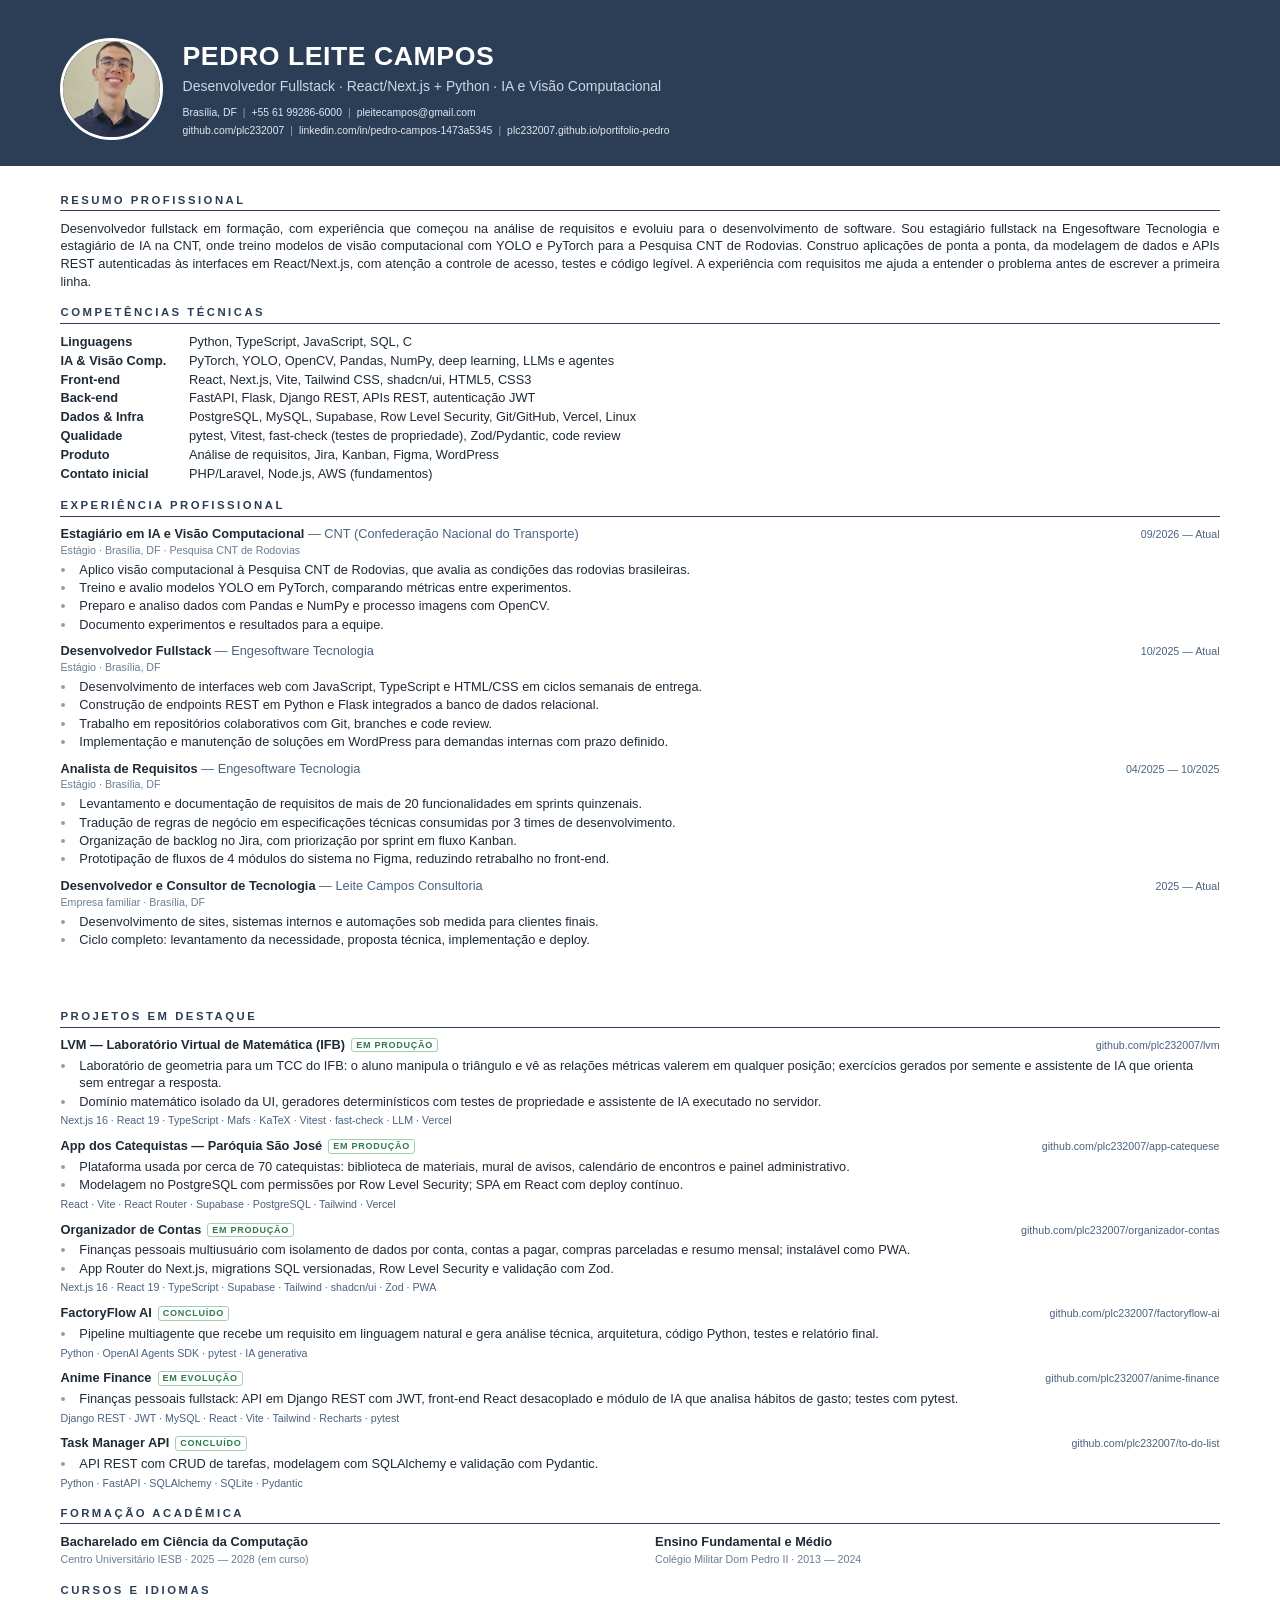
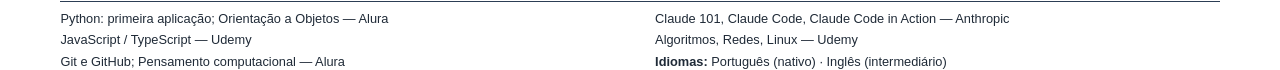
==== curriculo/curriculo.html @ 8d05bd78 "docs: currículo atualizado com a CNT e com fonte versionada O PDF é regerado a partir de curriculo/c" ====
<!doctype html>
<html lang="pt-BR">
<head>
<meta charset="utf-8">
<title>Pedro Leite Campos — Currículo</title>
<style>
@page { size: A4; margin: 0 0 14mm; }
@page :first { margin-top: 0; }
* { box-sizing: border-box; margin: 0; padding: 0; }
body { font-family: Carlito, "Liberation Sans", sans-serif; font-size: 9.6pt; color: #1f2a37; line-height: 1.38; }
header { background: #2c3e55; color: #fff; display: flex; align-items: center; gap: 20px; padding: 10mm 16mm 7mm; }
header img { width: 27mm; height: 27mm; border-radius: 50%; object-fit: cover; border: 3px solid #fff; }
h1 { font-size: 20pt; letter-spacing: .02em; font-weight: 800; }
.sub { color: #c9d6e6; font-size: 10.5pt; margin: 2px 0 8px; }
.contact { font-size: 7.8pt; color: #dfe7f1; line-height: 1.7; }
.contact span + span::before { content: "|"; margin: 0 6px; color: #8aa0b8; }
main { padding: 3mm 16mm 0; }
section { margin-top: 4mm; }
h2 { font-size: 8.5pt; letter-spacing: .22em; text-transform: uppercase; color: #2c3e55; border-bottom: 1.3px solid #2c3e55; padding-bottom: 2px; margin-bottom: 2.2mm; }
p.summary { text-align: justify; }
table.skills { border-collapse: collapse; width: 100%; }
table.skills th { text-align: left; font-weight: 700; width: 34mm; vertical-align: top; padding: .6px 0; }
table.skills td { padding: .6px 0; }
.job, .proj { margin-bottom: 2.4mm; break-inside: avoid; }
.row { display: flex; justify-content: space-between; align-items: baseline; gap: 8px; }
.role { font-weight: 700; }
.org { color: #4a6380; font-weight: 400; }
.date, .link { color: #4a6380; font-size: 8pt; white-space: nowrap; }
.meta { color: #6a7d92; font-size: 8pt; }
ul { margin: .8mm 0 0 4mm; }
li { margin: .2mm 0; padding-left: 1mm; }
li::marker { color: #8aa0b8; }
.tag { display: inline-block; font-size: 6.8pt; letter-spacing: .08em; font-weight: 700; color: #2f7a4f; border: 1px solid #9fd0b2; border-radius: 3px; padding: 0 4px; margin-left: 6px; vertical-align: 1px; }
.tech { color: #4a6380; font-size: 8pt; margin-top: .8mm; }
.cols { display: grid; grid-template-columns: 1fr 1fr; gap: 1mm 8mm; }
.cols b { font-weight: 700; }
.page-break { break-before: page; }
.page2 { padding-top: 12mm; }
</style>
</head>
<body>
<header>
  <img src="foto.png" alt="">
  <div>
    <h1>PEDRO LEITE CAMPOS</h1>
    <div class="sub">Desenvolvedor Fullstack · React/Next.js + Python · IA e Visão Computacional</div>
    <div class="contact">
      <span>Brasília, DF</span><span>+55 61 99286-6000</span><span>pleitecampos@gmail.com</span><br>
      <span>github.com/plc232007</span><span>linkedin.com/in/pedro-campos-1473a5345</span><span>plc232007.github.io/portifolio-pedro</span>
    </div>
  </div>
</header>
<main>
<section>
  <h2>Resumo profissional</h2>
  <p class="summary">Desenvolvedor fullstack em formação, com experiência que começou na análise de requisitos e evoluiu para o desenvolvimento de software. Sou estagiário fullstack na Engesoftware Tecnologia e estagiário de IA na CNT, onde treino modelos de visão computacional com YOLO e PyTorch para a Pesquisa CNT de Rodovias. Construo aplicações de ponta a ponta, da modelagem de dados e APIs REST autenticadas às interfaces em React/Next.js, com atenção a controle de acesso, testes e código legível. A experiência com requisitos me ajuda a entender o problema antes de escrever a primeira linha.</p>
</section>

<section>
  <h2>Competências técnicas</h2>
  <table class="skills">
    <tr><th>Linguagens</th><td>Python, TypeScript, JavaScript, SQL, C</td></tr>
    <tr><th>IA & Visão Comp.</th><td>PyTorch, YOLO, OpenCV, Pandas, NumPy, deep learning, LLMs e agentes</td></tr>
    <tr><th>Front-end</th><td>React, Next.js, Vite, Tailwind CSS, shadcn/ui, HTML5, CSS3</td></tr>
    <tr><th>Back-end</th><td>FastAPI, Flask, Django REST, APIs REST, autenticação JWT</td></tr>
    <tr><th>Dados & Infra</th><td>PostgreSQL, MySQL, Supabase, Row Level Security, Git/GitHub, Vercel, Linux</td></tr>
    <tr><th>Qualidade</th><td>pytest, Vitest, fast-check (testes de propriedade), Zod/Pydantic, code review</td></tr>
    <tr><th>Produto</th><td>Análise de requisitos, Jira, Kanban, Figma, WordPress</td></tr>
    <tr><th>Contato inicial</th><td>PHP/Laravel, Node.js, AWS (fundamentos)</td></tr>
  </table>
</section>

<section>
  <h2>Experiência profissional</h2>
  <div class="job">
    <div class="row"><div><span class="role">Estagiário em IA e Visão Computacional</span> <span class="org">— CNT (Confederação Nacional do Transporte)</span></div><span class="date">09/2026 — Atual</span></div>
    <div class="meta">Estágio · Brasília, DF · Pesquisa CNT de Rodovias</div>
    <ul>
      <li>Aplico visão computacional à Pesquisa CNT de Rodovias, que avalia as condições das rodovias brasileiras.</li>
      <li>Treino e avalio modelos YOLO em PyTorch, comparando métricas entre experimentos.</li>
      <li>Preparo e analiso dados com Pandas e NumPy e processo imagens com OpenCV.</li>
      <li>Documento experimentos e resultados para a equipe.</li>
    </ul>
  </div>
  <div class="job">
    <div class="row"><div><span class="role">Desenvolvedor Fullstack</span> <span class="org">— Engesoftware Tecnologia</span></div><span class="date">10/2025 — Atual</span></div>
    <div class="meta">Estágio · Brasília, DF</div>
    <ul>
      <li>Desenvolvimento de interfaces web com JavaScript, TypeScript e HTML/CSS em ciclos semanais de entrega.</li>
      <li>Construção de endpoints REST em Python e Flask integrados a banco de dados relacional.</li>
      <li>Trabalho em repositórios colaborativos com Git, branches e code review.</li>
      <li>Implementação e manutenção de soluções em WordPress para demandas internas com prazo definido.</li>
    </ul>
  </div>
  <div class="job">
    <div class="row"><div><span class="role">Analista de Requisitos</span> <span class="org">— Engesoftware Tecnologia</span></div><span class="date">04/2025 — 10/2025</span></div>
    <div class="meta">Estágio · Brasília, DF</div>
    <ul>
      <li>Levantamento e documentação de requisitos de mais de 20 funcionalidades em sprints quinzenais.</li>
      <li>Tradução de regras de negócio em especificações técnicas consumidas por 3 times de desenvolvimento.</li>
      <li>Organização de backlog no Jira, com priorização por sprint em fluxo Kanban.</li>
      <li>Prototipação de fluxos de 4 módulos do sistema no Figma, reduzindo retrabalho no front-end.</li>
    </ul>
  </div>
  <div class="job">
    <div class="row"><div><span class="role">Desenvolvedor e Consultor de Tecnologia</span> <span class="org">— Leite Campos Consultoria</span></div><span class="date">2025 — Atual</span></div>
    <div class="meta">Empresa familiar · Brasília, DF</div>
    <ul>
      <li>Desenvolvimento de sites, sistemas internos e automações sob medida para clientes finais.</li>
      <li>Ciclo completo: levantamento da necessidade, proposta técnica, implementação e deploy.</li>
    </ul>
  </div>
</section>

<section class="page-break page2">
  <h2>Projetos em destaque</h2>
  <div class="proj">
    <div class="row"><div><span class="role">LVM — Laboratório Virtual de Matemática (IFB)</span><span class="tag">EM PRODUÇÃO</span></div><span class="link">github.com/plc232007/lvm</span></div>
    <ul>
      <li>Laboratório de geometria para um TCC do IFB: o aluno manipula o triângulo e vê as relações métricas valerem em qualquer posição; exercícios gerados por semente e assistente de IA que orienta sem entregar a resposta.</li>
      <li>Domínio matemático isolado da UI, geradores determinísticos com testes de propriedade e assistente de IA executado no servidor.</li>
    </ul>
    <div class="tech">Next.js 16 · React 19 · TypeScript · Mafs · KaTeX · Vitest · fast-check · LLM · Vercel</div>
  </div>
  <div class="proj">
    <div class="row"><div><span class="role">App dos Catequistas — Paróquia São José</span><span class="tag">EM PRODUÇÃO</span></div><span class="link">github.com/plc232007/app-catequese</span></div>
    <ul>
      <li>Plataforma usada por cerca de 70 catequistas: biblioteca de materiais, mural de avisos, calendário de encontros e painel administrativo.</li>
      <li>Modelagem no PostgreSQL com permissões por Row Level Security; SPA em React com deploy contínuo.</li>
    </ul>
    <div class="tech">React · Vite · React Router · Supabase · PostgreSQL · Tailwind · Vercel</div>
  </div>
  <div class="proj">
    <div class="row"><div><span class="role">Organizador de Contas</span><span class="tag">EM PRODUÇÃO</span></div><span class="link">github.com/plc232007/organizador-contas</span></div>
    <ul>
      <li>Finanças pessoais multiusuário com isolamento de dados por conta, contas a pagar, compras parceladas e resumo mensal; instalável como PWA.</li>
      <li>App Router do Next.js, migrations SQL versionadas, Row Level Security e validação com Zod.</li>
    </ul>
    <div class="tech">Next.js 16 · React 19 · TypeScript · Supabase · Tailwind · shadcn/ui · Zod · PWA</div>
  </div>
  <div class="proj">
    <div class="row"><div><span class="role">FactoryFlow AI</span><span class="tag">CONCLUÍDO</span></div><span class="link">github.com/plc232007/factoryflow-ai</span></div>
    <ul>
      <li>Pipeline multiagente que recebe um requisito em linguagem natural e gera análise técnica, arquitetura, código Python, testes e relatório final.</li>
    </ul>
    <div class="tech">Python · OpenAI Agents SDK · pytest · IA generativa</div>
  </div>
  <div class="proj">
    <div class="row"><div><span class="role">Anime Finance</span><span class="tag">EM EVOLUÇÃO</span></div><span class="link">github.com/plc232007/anime-finance</span></div>
    <ul>
      <li>Finanças pessoais fullstack: API em Django REST com JWT, front-end React desacoplado e módulo de IA que analisa hábitos de gasto; testes com pytest.</li>
    </ul>
    <div class="tech">Django REST · JWT · MySQL · React · Vite · Tailwind · Recharts · pytest</div>
  </div>
  <div class="proj">
    <div class="row"><div><span class="role">Task Manager API</span><span class="tag">CONCLUÍDO</span></div><span class="link">github.com/plc232007/to-do-list</span></div>
    <ul><li>API REST com CRUD de tarefas, modelagem com SQLAlchemy e validação com Pydantic.</li></ul>
    <div class="tech">Python · FastAPI · SQLAlchemy · SQLite · Pydantic</div>
  </div>
</section>

<section>
  <h2>Formação acadêmica</h2>
  <div class="cols">
    <div><b>Bacharelado em Ciência da Computação</b><br><span class="meta">Centro Universitário IESB · 2025 — 2028 (em curso)</span></div>
    <div><b>Ensino Fundamental e Médio</b><br><span class="meta">Colégio Militar Dom Pedro II · 2013 — 2024</span></div>
  </div>
</section>

<section>
  <h2>Cursos e idiomas</h2>
  <div class="cols">
    <div>Python: primeira aplicação; Orientação a Objetos — Alura</div>
    <div>Claude 101, Claude Code, Claude Code in Action — Anthropic</div>
    <div>JavaScript / TypeScript — Udemy</div>
    <div>Algoritmos, Redes, Linux — Udemy</div>
    <div>Git e GitHub; Pensamento computacional — Alura</div>
    <div><b>Idiomas:</b> Português (nativo) · Inglês (intermediário)</div>
  </div>
</section>
</main>
</body>
</html>
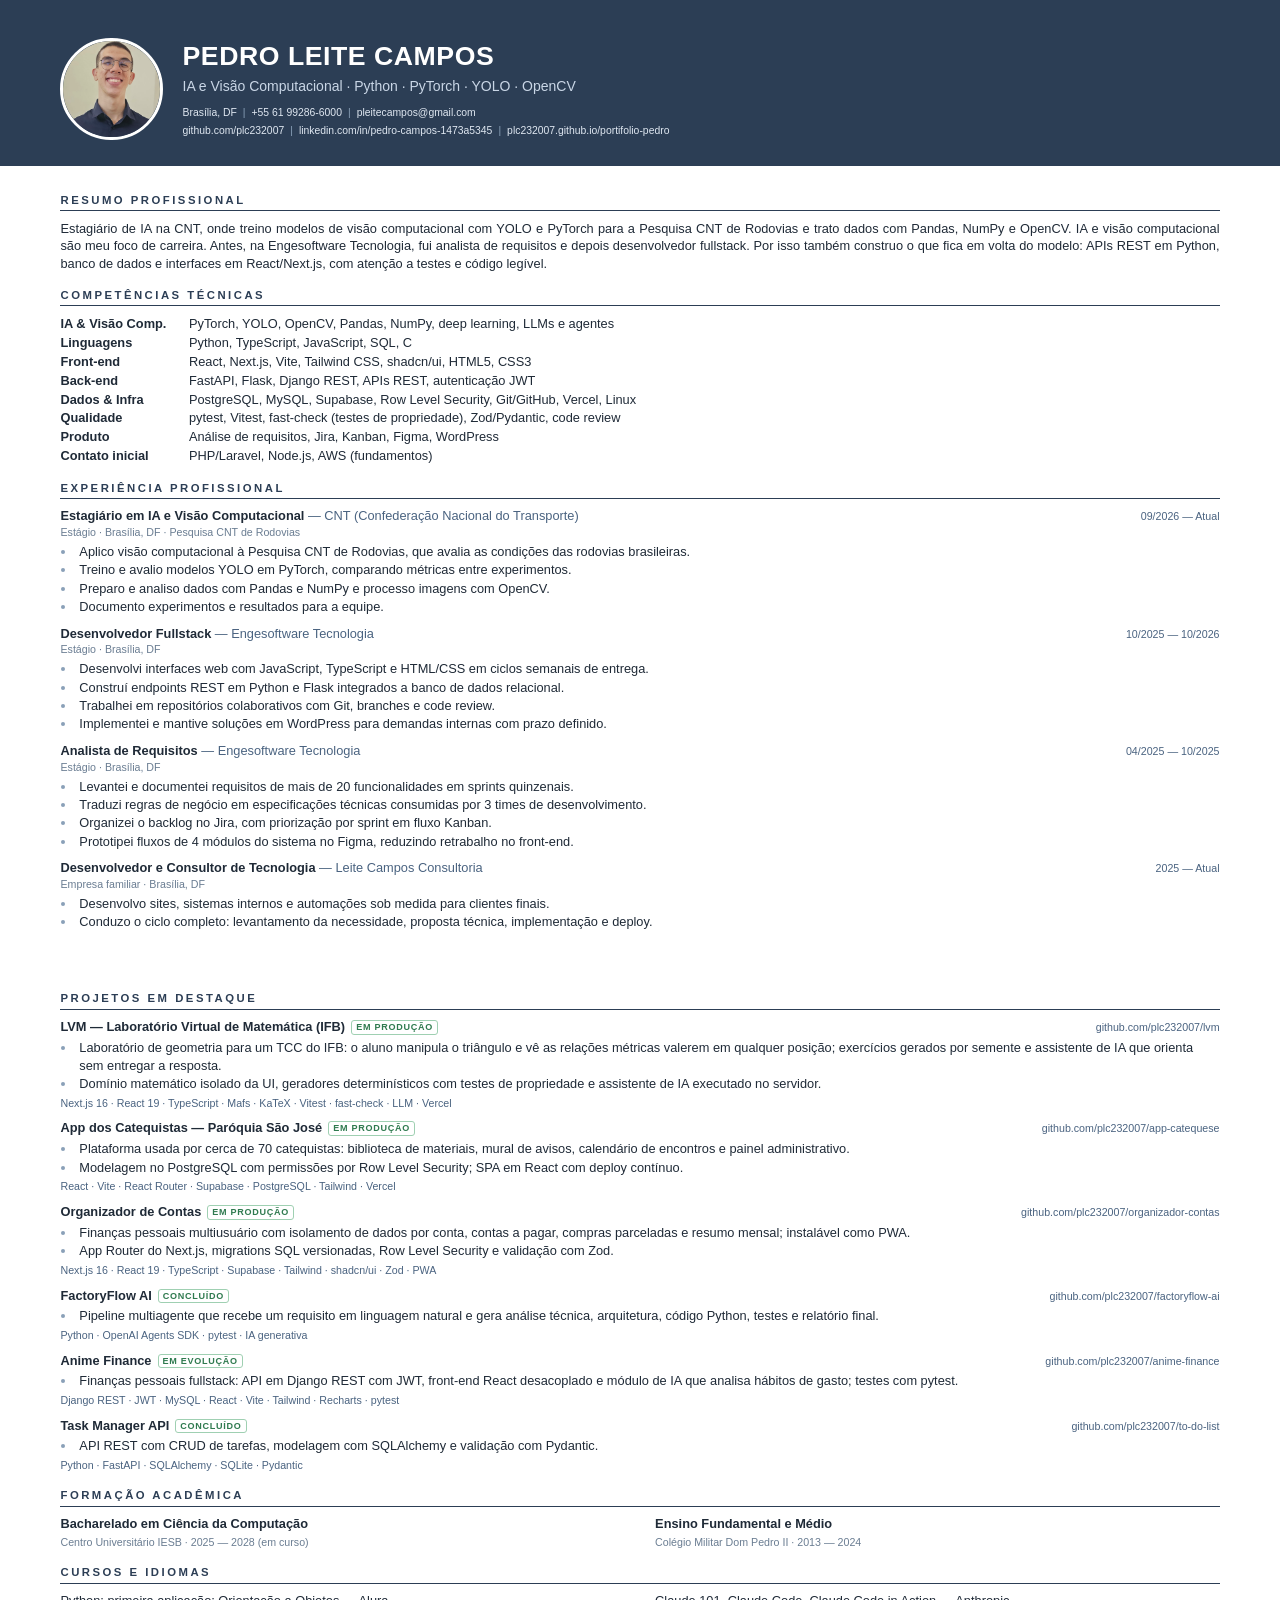
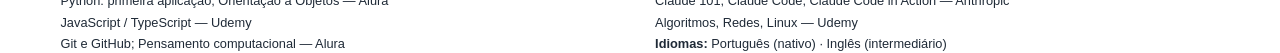
==== commit c33bfe7a: "feat: posiciona o portfólio em IA e visão computacional - Saída da Engesoftware (10/2026): período e" ====
--- a/curriculo/curriculo.html
+++ b/curriculo/curriculo.html
@@ -43,7 +43,7 @@
   <img src="foto.png" alt="">
   <div>
     <h1>PEDRO LEITE CAMPOS</h1>
-    <div class="sub">Desenvolvedor Fullstack · React/Next.js + Python · IA e Visão Computacional</div>
+    <div class="sub">IA e Visão Computacional · Python · PyTorch · YOLO · OpenCV</div>
     <div class="contact">
       <span>Brasília, DF</span><span>+55 61 99286-6000</span><span>pleitecampos@gmail.com</span><br>
       <span>github.com/plc232007</span><span>linkedin.com/in/pedro-campos-1473a5345</span><span>plc232007.github.io/portifolio-pedro</span>
@@ -53,14 +53,14 @@
 <main>
 <section>
   <h2>Resumo profissional</h2>
-  <p class="summary">Desenvolvedor fullstack em formação, com experiência que começou na análise de requisitos e evoluiu para o desenvolvimento de software. Sou estagiário fullstack na Engesoftware Tecnologia e estagiário de IA na CNT, onde treino modelos de visão computacional com YOLO e PyTorch para a Pesquisa CNT de Rodovias. Construo aplicações de ponta a ponta, da modelagem de dados e APIs REST autenticadas às interfaces em React/Next.js, com atenção a controle de acesso, testes e código legível. A experiência com requisitos me ajuda a entender o problema antes de escrever a primeira linha.</p>
+  <p class="summary">Estagiário de IA na CNT, onde treino modelos de visão computacional com YOLO e PyTorch para a Pesquisa CNT de Rodovias e trato dados com Pandas, NumPy e OpenCV. IA e visão computacional são meu foco de carreira. Antes, na Engesoftware Tecnologia, fui analista de requisitos e depois desenvolvedor fullstack. Por isso também construo o que fica em volta do modelo: APIs REST em Python, banco de dados e interfaces em React/Next.js, com atenção a testes e código legível.</p>
 </section>
 
 <section>
   <h2>Competências técnicas</h2>
   <table class="skills">
+    <tr><th>IA & Visão Comp.</th><td>PyTorch, YOLO, OpenCV, Pandas, NumPy, deep learning, LLMs e agentes</td></tr>
     <tr><th>Linguagens</th><td>Python, TypeScript, JavaScript, SQL, C</td></tr>
-    <tr><th>IA & Visão Comp.</th><td>PyTorch, YOLO, OpenCV, Pandas, NumPy, deep learning, LLMs e agentes</td></tr>
     <tr><th>Front-end</th><td>React, Next.js, Vite, Tailwind CSS, shadcn/ui, HTML5, CSS3</td></tr>
     <tr><th>Back-end</th><td>FastAPI, Flask, Django REST, APIs REST, autenticação JWT</td></tr>
     <tr><th>Dados & Infra</th><td>PostgreSQL, MySQL, Supabase, Row Level Security, Git/GitHub, Vercel, Linux</td></tr>
@@ -83,31 +83,31 @@
     </ul>
   </div>
   <div class="job">
-    <div class="row"><div><span class="role">Desenvolvedor Fullstack</span> <span class="org">— Engesoftware Tecnologia</span></div><span class="date">10/2025 — Atual</span></div>
+    <div class="row"><div><span class="role">Desenvolvedor Fullstack</span> <span class="org">— Engesoftware Tecnologia</span></div><span class="date">10/2025 — 10/2026</span></div>
     <div class="meta">Estágio · Brasília, DF</div>
     <ul>
-      <li>Desenvolvimento de interfaces web com JavaScript, TypeScript e HTML/CSS em ciclos semanais de entrega.</li>
-      <li>Construção de endpoints REST em Python e Flask integrados a banco de dados relacional.</li>
-      <li>Trabalho em repositórios colaborativos com Git, branches e code review.</li>
-      <li>Implementação e manutenção de soluções em WordPress para demandas internas com prazo definido.</li>
+      <li>Desenvolvi interfaces web com JavaScript, TypeScript e HTML/CSS em ciclos semanais de entrega.</li>
+      <li>Construí endpoints REST em Python e Flask integrados a banco de dados relacional.</li>
+      <li>Trabalhei em repositórios colaborativos com Git, branches e code review.</li>
+      <li>Implementei e mantive soluções em WordPress para demandas internas com prazo definido.</li>
     </ul>
   </div>
   <div class="job">
     <div class="row"><div><span class="role">Analista de Requisitos</span> <span class="org">— Engesoftware Tecnologia</span></div><span class="date">04/2025 — 10/2025</span></div>
     <div class="meta">Estágio · Brasília, DF</div>
     <ul>
-      <li>Levantamento e documentação de requisitos de mais de 20 funcionalidades em sprints quinzenais.</li>
-      <li>Tradução de regras de negócio em especificações técnicas consumidas por 3 times de desenvolvimento.</li>
-      <li>Organização de backlog no Jira, com priorização por sprint em fluxo Kanban.</li>
-      <li>Prototipação de fluxos de 4 módulos do sistema no Figma, reduzindo retrabalho no front-end.</li>
+      <li>Levantei e documentei requisitos de mais de 20 funcionalidades em sprints quinzenais.</li>
+      <li>Traduzi regras de negócio em especificações técnicas consumidas por 3 times de desenvolvimento.</li>
+      <li>Organizei o backlog no Jira, com priorização por sprint em fluxo Kanban.</li>
+      <li>Prototipei fluxos de 4 módulos do sistema no Figma, reduzindo retrabalho no front-end.</li>
     </ul>
   </div>
   <div class="job">
     <div class="row"><div><span class="role">Desenvolvedor e Consultor de Tecnologia</span> <span class="org">— Leite Campos Consultoria</span></div><span class="date">2025 — Atual</span></div>
     <div class="meta">Empresa familiar · Brasília, DF</div>
     <ul>
-      <li>Desenvolvimento de sites, sistemas internos e automações sob medida para clientes finais.</li>
-      <li>Ciclo completo: levantamento da necessidade, proposta técnica, implementação e deploy.</li>
+      <li>Desenvolvo sites, sistemas internos e automações sob medida para clientes finais.</li>
+      <li>Conduzo o ciclo completo: levantamento da necessidade, proposta técnica, implementação e deploy.</li>
     </ul>
   </div>
 </section>
